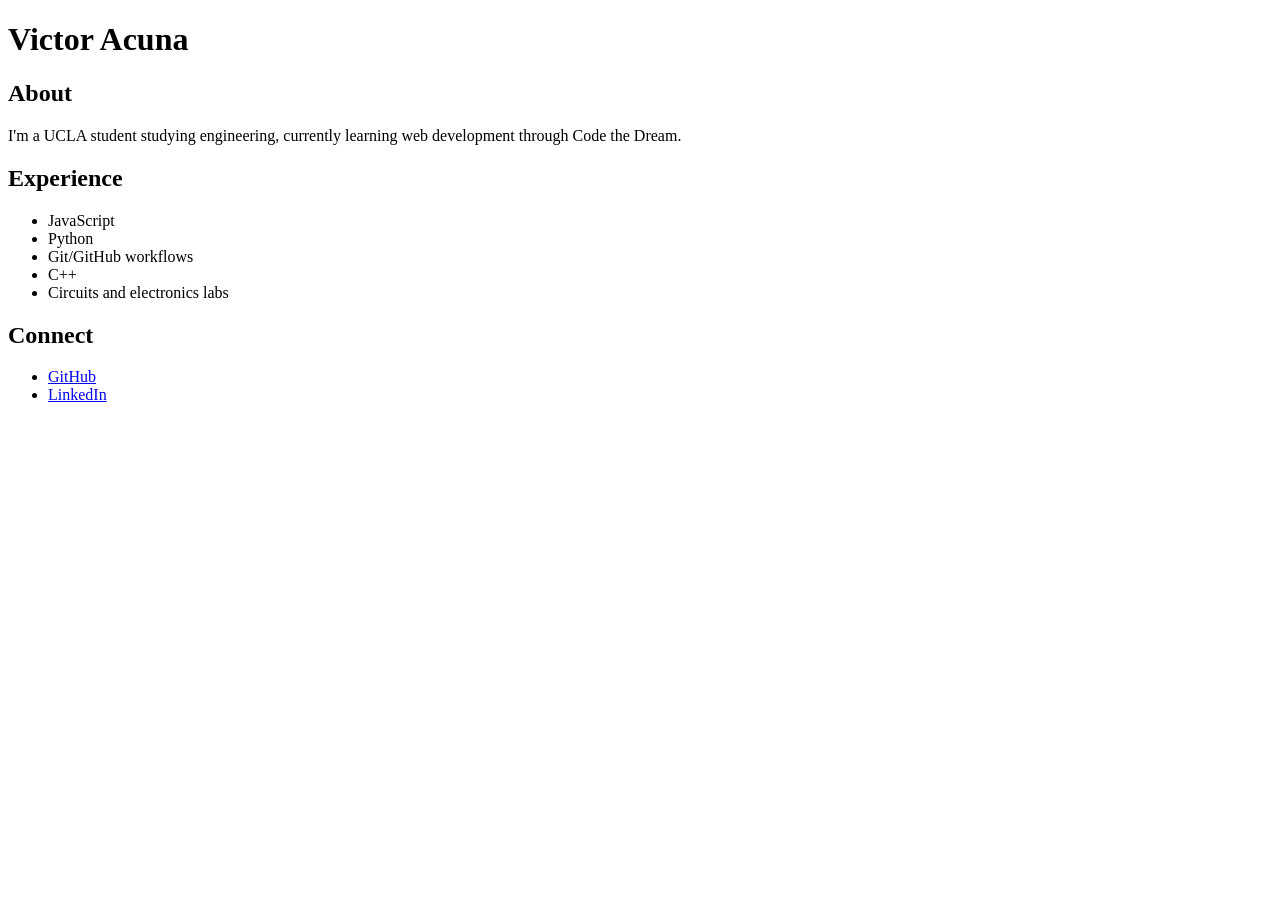
==== index.html @ 3512709c "boilerplate and content added" ====
<!DOCTYPE html>
<html lang="en">
<head>
  <meta charset="utf-8">
  <meta name="viewport" content="width=device-width, initial-scale=1.0">
  <meta name="description" content="Victor Acuna's portfolio page">
  <title>Victor Acuna's Portfolio</title>
</head>
<body>
  <h1>Victor Acuna</h1>

  <section id="About">
    <h2>About</h2>
    <p>
      I'm a UCLA student studying engineering, currently learning web development through Code the Dream.
    </p>
  </section>

  <section id="Experience">
    <h2>Experience</h2>
    <ul>
      <li>JavaScript</li>
      <li>Python</li>
      <li>Git/GitHub workflows</li>
      <li>C++</li>
      <li>Circuits and electronics labs</li>
    </ul>
  </section>

  <section id="Connect">
    <h2>Connect</h2>
    <ul>
      <li><a href="https://github.com/VictorAcuna04">GitHub</a></li>
      <li><a href="https://www.linkedin.com/in/victor-acuna/">LinkedIn</a></li>
    </ul>
  </section>
</body>
</html>
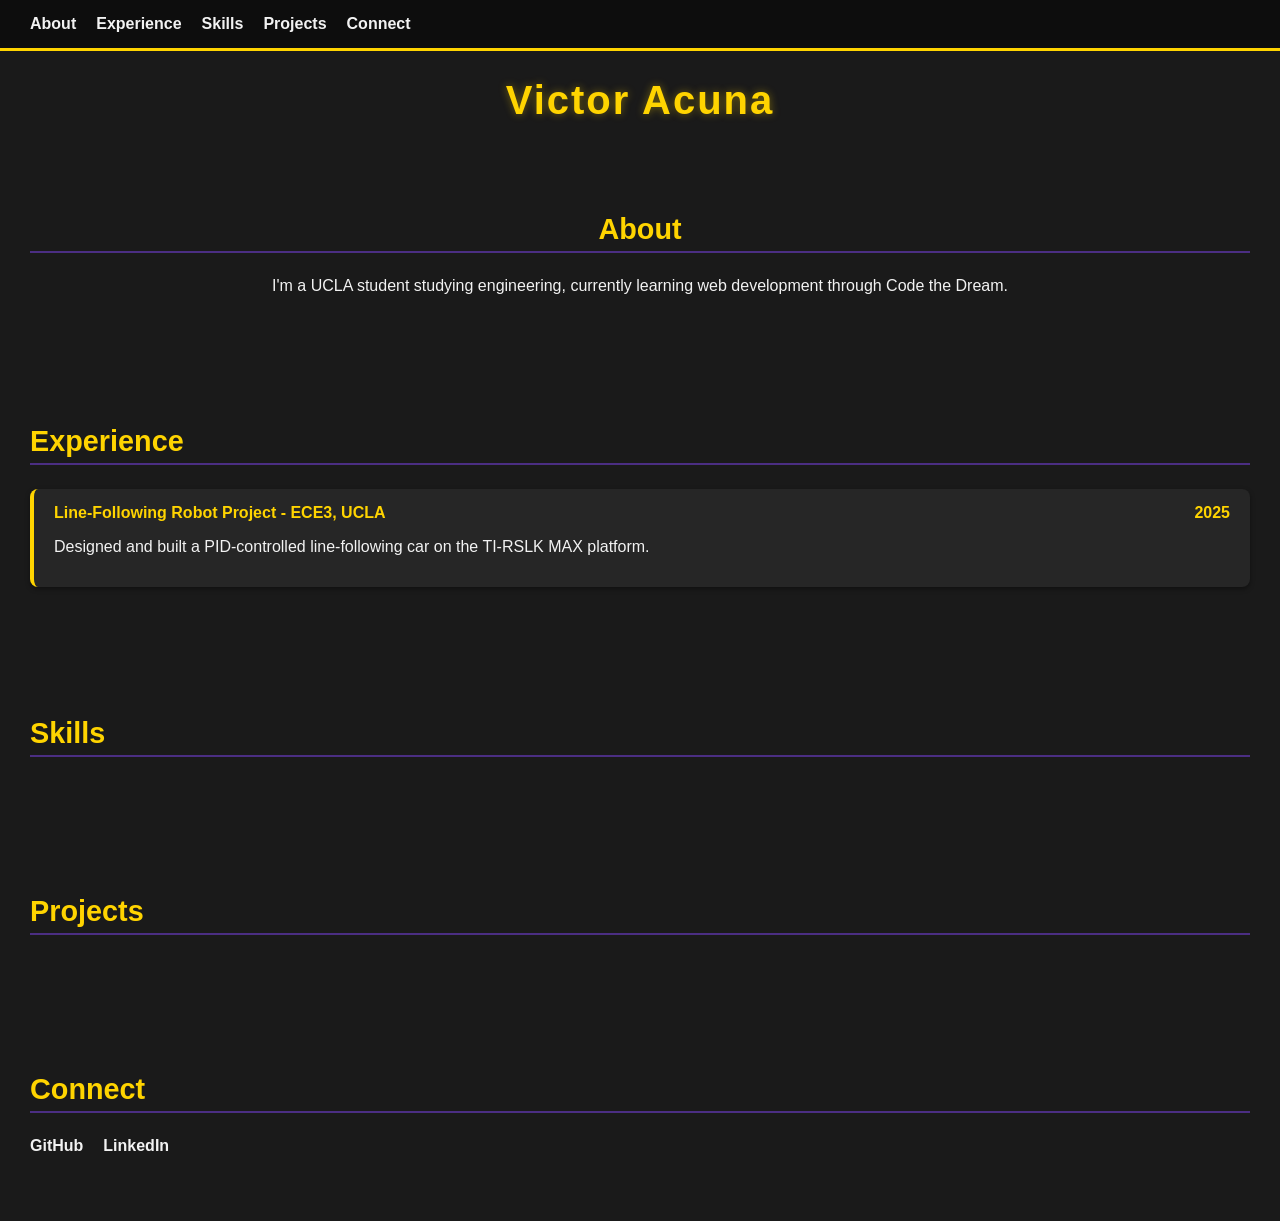
==== commit a99d4b6d: "boilerplate and content added" ====
--- a/index.html
+++ b/index.html
@@ -5,29 +5,48 @@
   <meta name="viewport" content="width=device-width, initial-scale=1.0">
   <meta name="description" content="Victor Acuna's portfolio page">
   <title>Victor Acuna's Portfolio</title>
+  <link rel="stylesheet" href="css/index.css">
 </head>
 <body>
+  <nav>
+    <a href="#about">About</a>
+    <a href="#experience">Experience</a>
+    <a href="#skills">Skills</a>
+    <a href="#projects">Projects</a>
+    <a href="#connect">Connect</a>
+  </nav>
   <h1>Victor Acuna</h1>
 
-  <section id="About">
+  <section id="about">
     <h2>About</h2>
     <p>
       I'm a UCLA student studying engineering, currently learning web development through Code the Dream.
     </p>
   </section>
 
-  <section id="Experience">
+  <section id="experience">
     <h2>Experience</h2>
     <ul>
-      <li>JavaScript</li>
-      <li>Python</li>
-      <li>Git/GitHub workflows</li>
-      <li>C++</li>
-      <li>Circuits and electronics labs</li>
+      <li>
+        <div class="job-header">
+          <span>Line-Following Robot Project - ECE3, UCLA</span>
+          <span>2025</span>
+        </div>
+        <p>Designed and built a PID-controlled line-following car on the TI-RSLK MAX platform.</p>
+      </li>
     </ul>
   </section>
 
-  <section id="Connect">
+  <section id="skills">
+    <h2>Skills</h2>
+  </section>
+
+  <section id="projects">
+    <h2>Projects</h2>
+    <ul></ul>
+  </section>
+
+  <section id="connect">
     <h2>Connect</h2>
     <ul>
       <li><a href="https://github.com/VictorAcuna04">GitHub</a></li>
--- a/css/index.css
+++ b/css/index.css
@@ -0,0 +1,90 @@
+body {
+  background-color: #1a1a1a;
+  color: #f2f2f2;
+  font-family: 'Segoe UI', Arial, sans-serif;
+  margin: 0;
+  padding: 0;
+}
+
+nav {
+  display: flex;
+  gap: 20px;
+  padding: 15px 30px;
+  background-color: #0d0d0d;
+  border-bottom: 3px solid #ffd400;
+}
+
+nav a {
+  color: #f2f2f2;
+  text-decoration: none;
+  font-weight: bold;
+}
+
+nav a:hover {
+  color: #ffd400;
+}
+
+section {
+  padding: 40px 30px;
+  margin-bottom: 10px;
+}
+
+h1 {
+  font-size: 2.5rem;
+  color: #ffd400;
+  text-align: center;
+  letter-spacing: 2px;
+  text-shadow: 0 0 8px rgba(255, 212, 0, 0.4);
+}
+
+h2 {
+  font-size: 1.8rem;
+  font-weight: 600;
+  color: #ffd400;
+  border-bottom: 2px solid #4b2e83;
+  padding-bottom: 5px;
+}
+
+#about {
+  text-align: center;
+}
+
+#experience ul {
+  list-style: none;
+  padding: 0;
+}
+
+#experience li {
+  display: flex;
+  flex-direction: column;
+  background-color: #262626;
+  border-left: 4px solid #ffd400;
+  border-radius: 8px;
+  padding: 15px 20px;
+  margin-bottom: 15px;
+  box-shadow: 0 2px 5px rgba(0, 0, 0, 0.4);
+}
+
+.job-header {
+  display: flex;
+  justify-content: space-between;
+  font-weight: bold;
+  color: #ffd400;
+}
+
+#connect ul {
+  display: flex;
+  gap: 20px;
+  list-style: none;
+  padding: 0;
+}
+
+#connect a {
+  color: #f2f2f2;
+  text-decoration: none;
+  font-weight: bold;
+}
+
+#connect a:hover {
+  color: #ffd400;
+}
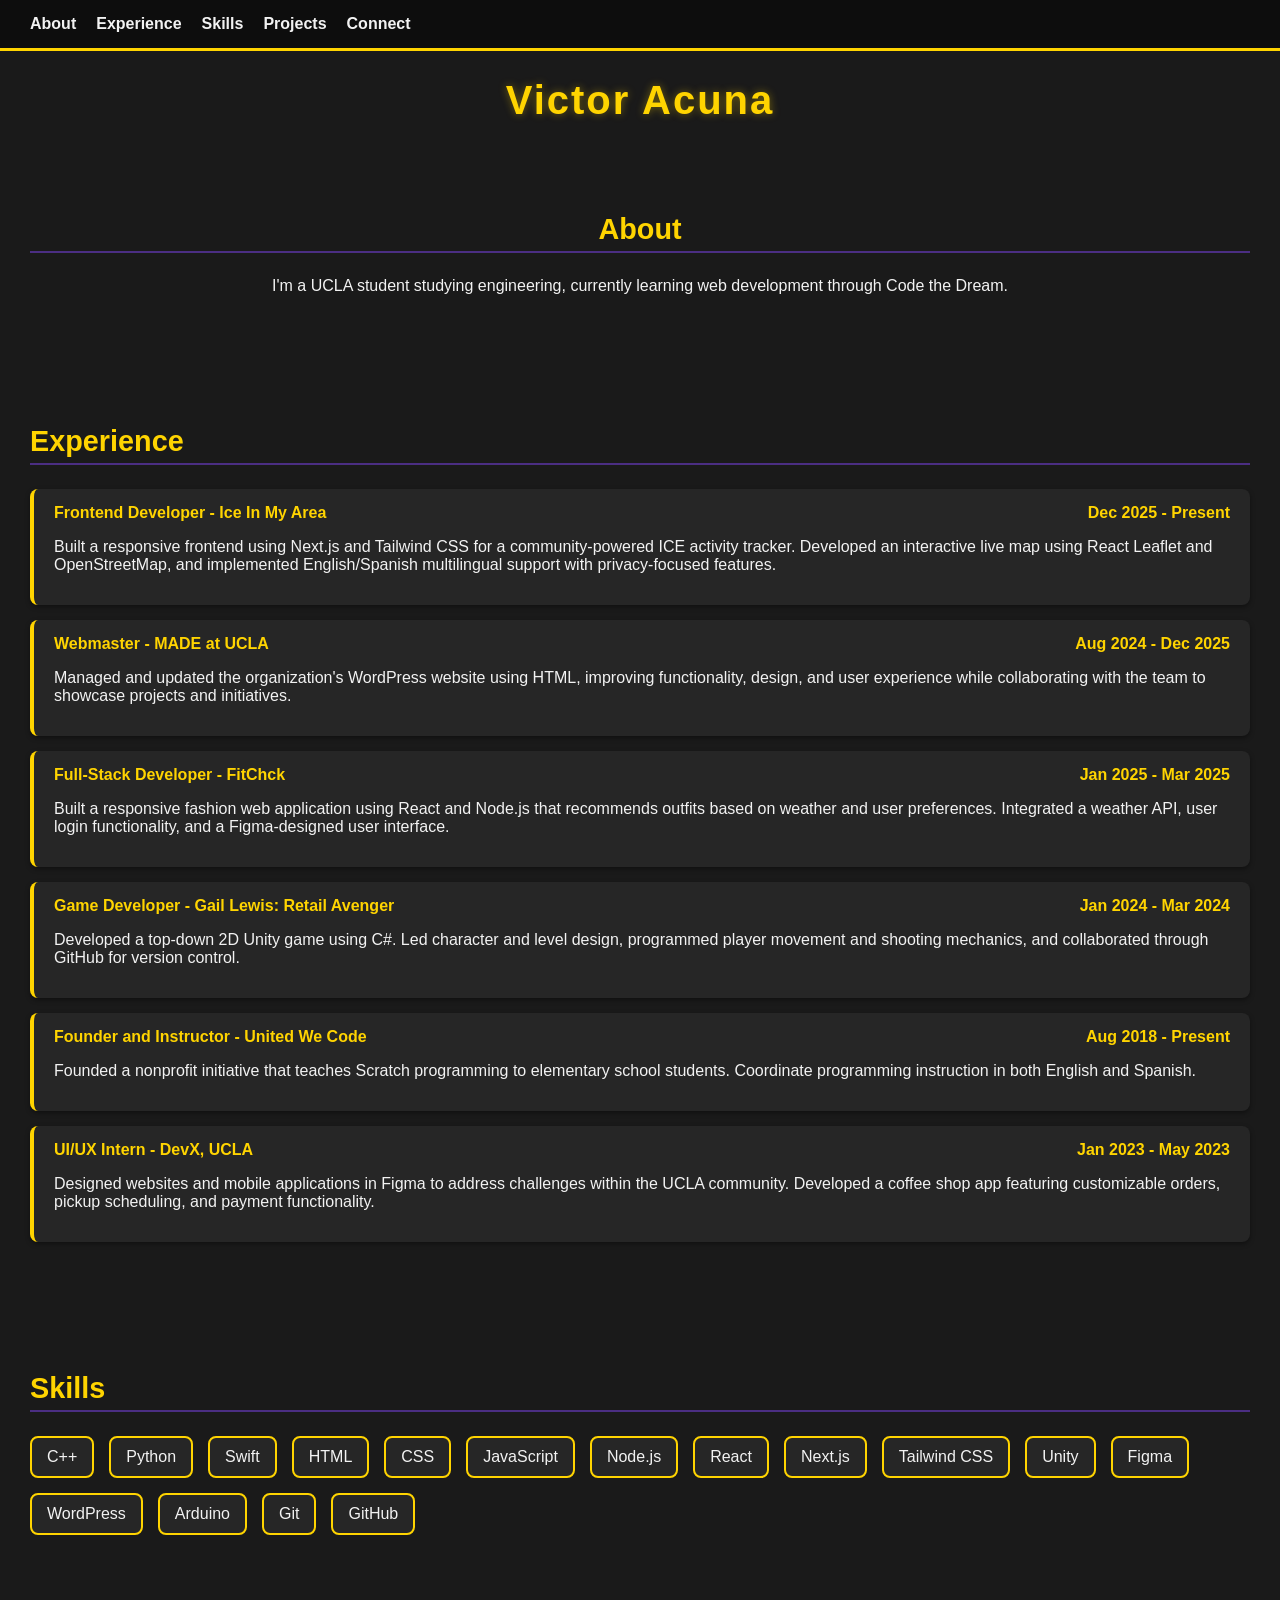
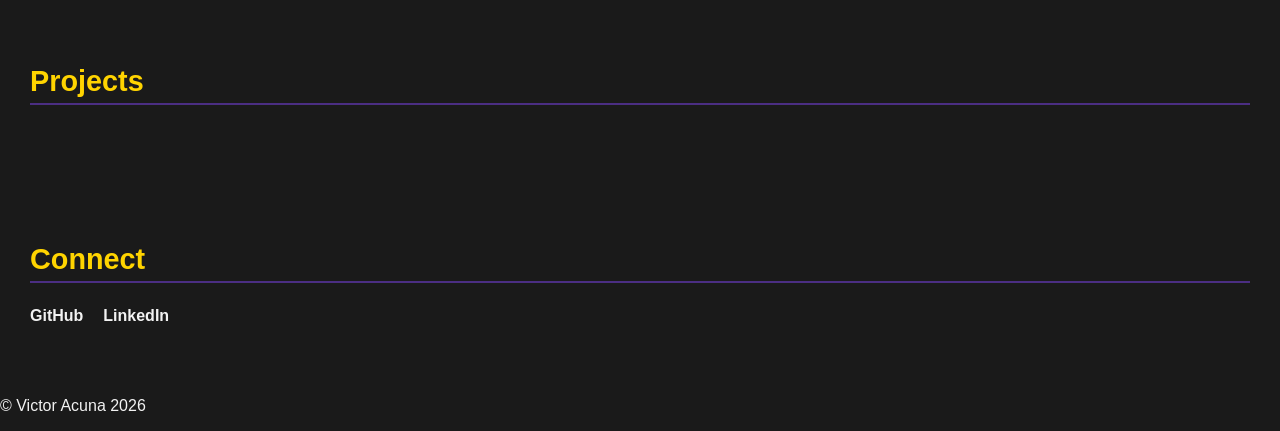
==== commit bd103b01: "js added, created footer and skills" ====
--- a/index.html
+++ b/index.html
@@ -7,7 +7,9 @@
   <title>Victor Acuna's Portfolio</title>
   <link rel="stylesheet" href="css/index.css">
 </head>
+
 <body>
+
   <nav>
     <a href="#about">About</a>
     <a href="#experience">Experience</a>
@@ -15,30 +17,101 @@
     <a href="#projects">Projects</a>
     <a href="#connect">Connect</a>
   </nav>
+
   <h1>Victor Acuna</h1>
 
   <section id="about">
     <h2>About</h2>
     <p>
-      I'm a UCLA student studying engineering, currently learning web development through Code the Dream.
+      I'm a UCLA student studying engineering, currently learning web development
+      through Code the Dream.
     </p>
   </section>
 
   <section id="experience">
     <h2>Experience</h2>
+
     <ul>
       <li>
         <div class="job-header">
-          <span>Line-Following Robot Project - ECE3, UCLA</span>
-          <span>2025</span>
+          <span>Frontend Developer - Ice In My Area</span>
+          <span>Dec 2025 - Present</span>
         </div>
-        <p>Designed and built a PID-controlled line-following car on the TI-RSLK MAX platform.</p>
+        <p>
+          Built a responsive frontend using Next.js and Tailwind CSS for a
+          community-powered ICE activity tracker. Developed an interactive
+          live map using React Leaflet and OpenStreetMap, and implemented
+          English/Spanish multilingual support with privacy-focused features.
+        </p>
+      </li>
+
+      <li>
+        <div class="job-header">
+          <span>Webmaster - MADE at UCLA</span>
+          <span>Aug 2024 - Dec 2025</span>
+        </div>
+        <p>
+          Managed and updated the organization's WordPress website using HTML,
+          improving functionality, design, and user experience while
+          collaborating with the team to showcase projects and initiatives.
+        </p>
+      </li>
+
+      <li>
+        <div class="job-header">
+          <span>Full-Stack Developer - FitChck</span>
+          <span>Jan 2025 - Mar 2025</span>
+        </div>
+        <p>
+          Built a responsive fashion web application using React and Node.js
+          that recommends outfits based on weather and user preferences.
+          Integrated a weather API, user login functionality, and a
+          Figma-designed user interface.
+        </p>
+      </li>
+
+      <li>
+        <div class="job-header">
+          <span>Game Developer - Gail Lewis: Retail Avenger</span>
+          <span>Jan 2024 - Mar 2024</span>
+        </div>
+        <p>
+          Developed a top-down 2D Unity game using C#. Led character and level
+          design, programmed player movement and shooting mechanics, and
+          collaborated through GitHub for version control.
+        </p>
+      </li>
+
+      <li>
+        <div class="job-header">
+          <span>Founder and Instructor - United We Code</span>
+          <span>Aug 2018 - Present</span>
+        </div>
+        <p>
+          Founded a nonprofit initiative that teaches Scratch programming to
+          elementary school students. Coordinate programming instruction in
+          both English and Spanish.
+        </p>
+      </li>
+
+      <li>
+        <div class="job-header">
+          <span>UI/UX Intern - DevX, UCLA</span>
+          <span>Jan 2023 - May 2023</span>
+        </div>
+        <p>
+          Designed websites and mobile applications in Figma to address
+          challenges within the UCLA community. Developed a coffee shop app
+          featuring customizable orders, pickup scheduling, and payment
+          functionality.
+        </p>
       </li>
     </ul>
   </section>
 
   <section id="skills">
     <h2>Skills</h2>
+    <ul></ul>
   </section>
 
   <section id="projects">
@@ -49,9 +122,16 @@
   <section id="connect">
     <h2>Connect</h2>
     <ul>
-      <li><a href="https://github.com/VictorAcuna04">GitHub</a></li>
-      <li><a href="https://www.linkedin.com/in/victor-acuna/">LinkedIn</a></li>
+      <li>
+        <a href="https://github.com/VictorAcuna04">GitHub</a>
+      </li>
+      <li>
+        <a href="https://www.linkedin.com/in/victor-acuna/">LinkedIn</a>
+      </li>
     </ul>
   </section>
+
+  <script src="js/index.js"></script>
+
 </body>
 </html>
--- a/css/index.css
+++ b/css/index.css
@@ -72,6 +72,21 @@
   color: #ffd400;
 }
 
+#skills ul {
+  display: flex;
+  flex-wrap: wrap;
+  gap: 15px;
+  list-style: none;
+  padding: 0;
+}
+
+#skills li {
+  background-color: #262626;
+  border: 2px solid #ffd400;
+  border-radius: 8px;
+  padding: 10px 15px;
+}
+
 #connect ul {
   display: flex;
   gap: 20px;
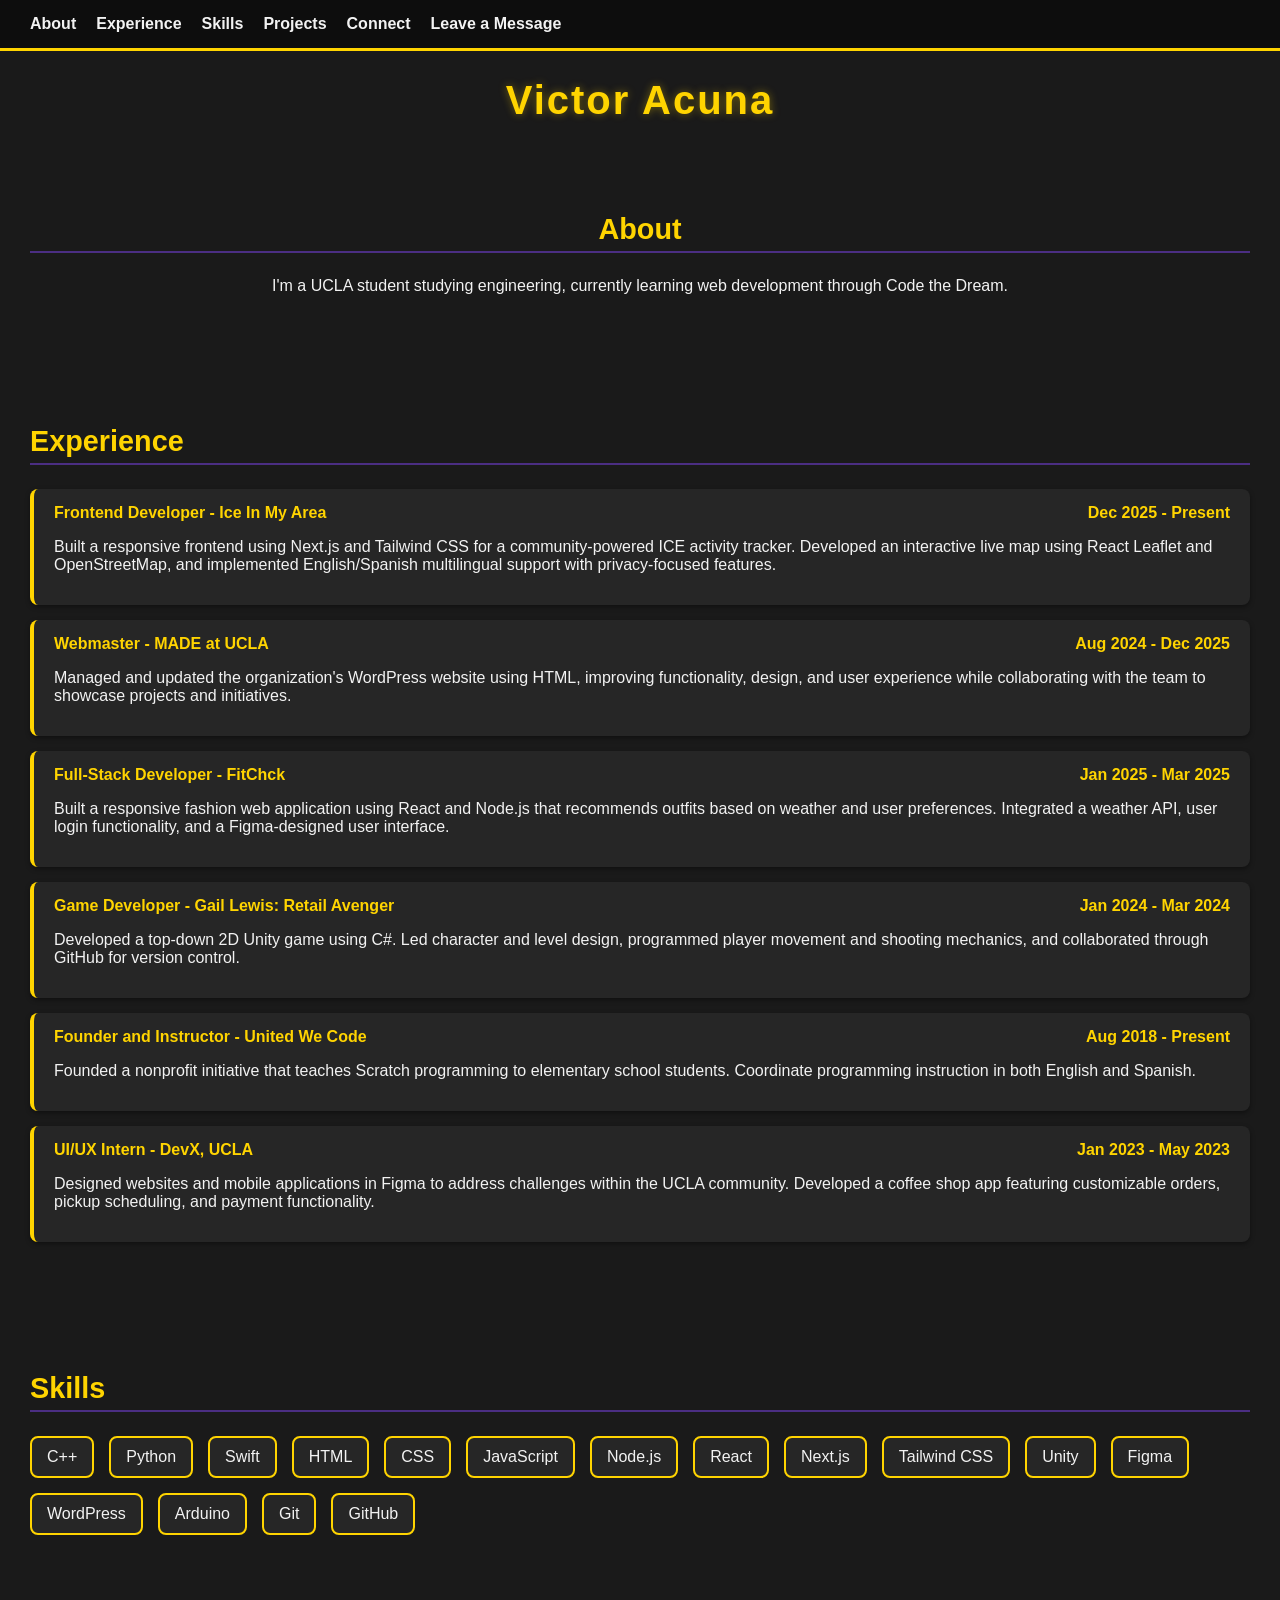
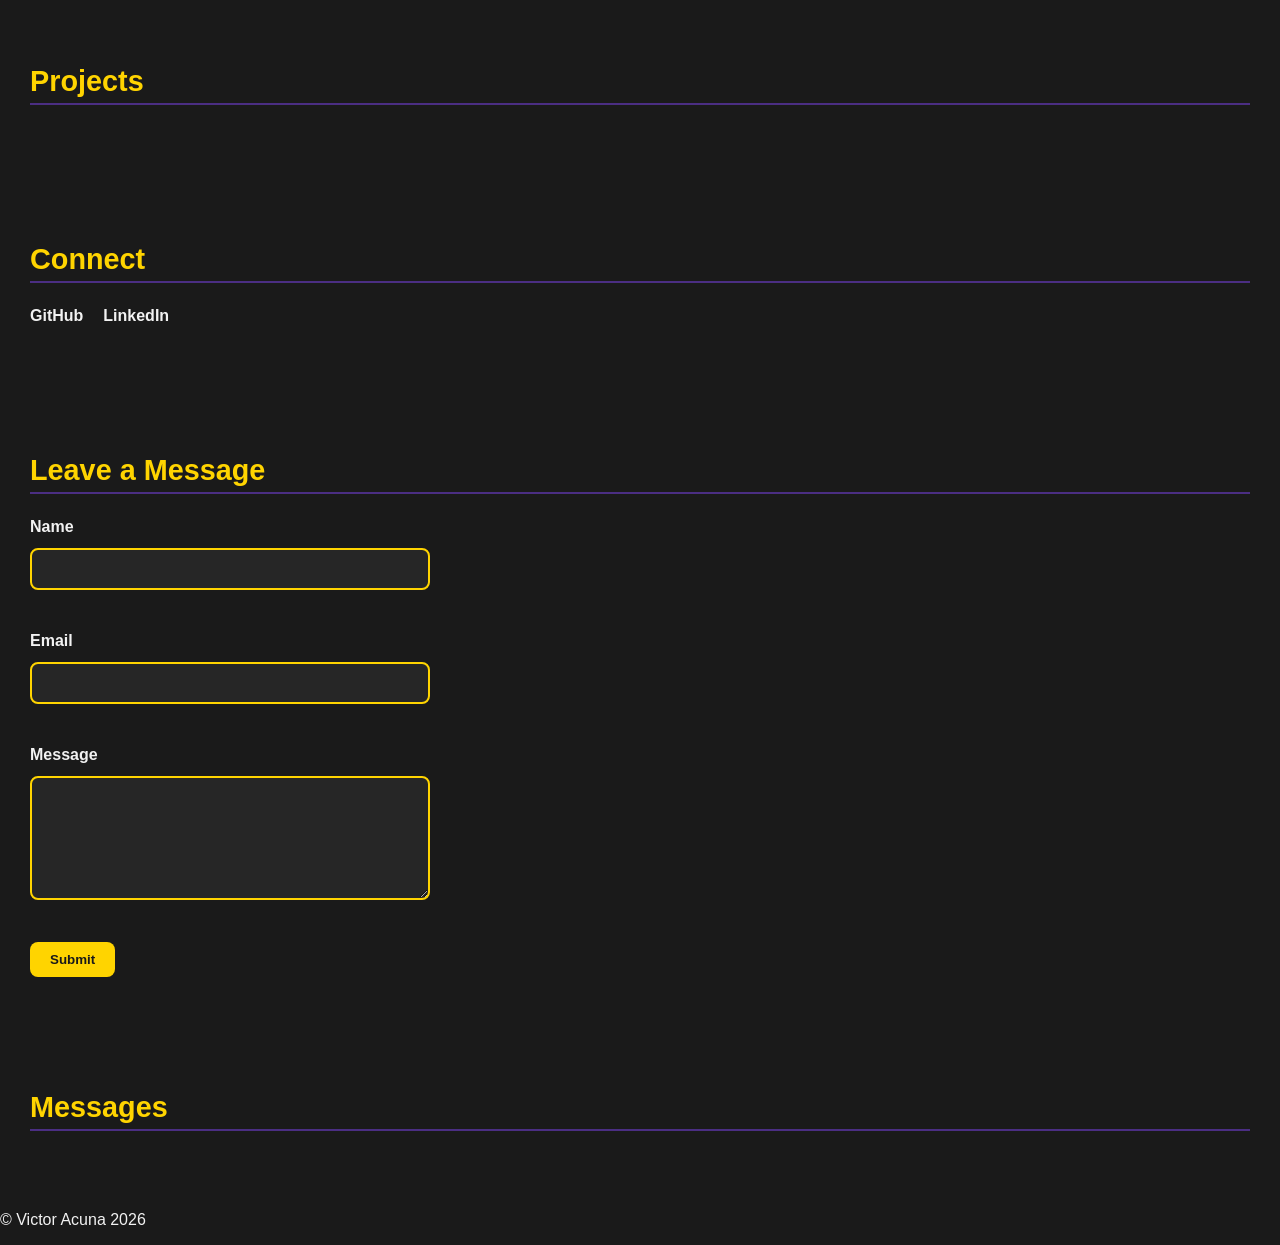
==== commit 191e4a95: "form and functionality added" ====
--- a/index.html
+++ b/index.html
@@ -16,6 +16,7 @@
     <a href="#skills">Skills</a>
     <a href="#projects">Projects</a>
     <a href="#connect">Connect</a>
+    <a href="#leave-a-message">Leave a Message</a>
   </nav>
 
   <h1>Victor Acuna</h1>
@@ -131,6 +132,27 @@
     </ul>
   </section>
 
+  <section id="leave-a-message">
+    <h2>Leave a Message</h2>
+    <form name="leave_message">
+      <label for="usersName">Name</label>
+      <input type="text" name="usersName" id="usersName" required><br>
+
+      <label for="usersEmail">Email</label>
+      <input type="email" name="usersEmail" id="usersEmail" required><br>
+
+      <label for="usersMessage">Message</label>
+      <textarea name="usersMessage" id="usersMessage" required></textarea><br>
+
+      <button type="submit">Submit</button>
+    </form>
+  </section>
+
+  <section id="messages">
+    <h2>Messages</h2>
+    <ul></ul>
+  </section>
+
   <script src="js/index.js"></script>
 
 </body>
--- a/css/index.css
+++ b/css/index.css
@@ -102,4 +102,94 @@
 
 #connect a:hover {
   color: #ffd400;
+}
+
+#leave-a-message form {
+  display: flex;
+  flex-direction: column;
+  gap: 12px;
+  max-width: 400px;
+}
+
+#leave-a-message label {
+  font-weight: bold;
+  color: #f2f2f2;
+}
+
+#leave-a-message input,
+#leave-a-message textarea {
+  background-color: #262626;
+  color: #f2f2f2;
+  border: 2px solid #ffd400;
+  border-radius: 8px;
+  padding: 10px 12px;
+  font-family: inherit;
+  font-size: 1rem;
+}
+
+#leave-a-message textarea {
+  min-height: 100px;
+  resize: vertical;
+}
+
+#leave-a-message button {
+  align-self: flex-start;
+  background-color: #ffd400;
+  color: #1a1a1a;
+  border: none;
+  border-radius: 8px;
+  padding: 10px 20px;
+  font-weight: bold;
+  cursor: pointer;
+}
+
+#leave-a-message button:hover {
+  background-color: #4b2e83;
+  color: #f2f2f2;
+}
+
+#messages ul {
+  list-style: none;
+  padding: 0;
+}
+
+#messages li {
+  display: flex;
+  align-items: center;
+  gap: 12px;
+  background-color: #262626;
+  border-left: 4px solid #ffd400;
+  border-radius: 8px;
+  padding: 12px 15px;
+  margin-bottom: 10px;
+}
+
+#messages li a {
+  color: #ffd400;
+  font-weight: bold;
+  text-decoration: none;
+}
+
+#messages li button {
+  margin-left: auto;
+  background-color: #4b2e83;
+  color: #f2f2f2;
+  border: none;
+  border-radius: 6px;
+  padding: 6px 12px;
+  cursor: pointer;
+}
+
+#messages li button:hover {
+  background-color: #ffd400;
+  color: #1a1a1a;
+}
+
+@media (max-width: 600px) {
+  #leave-a-message input,
+  #leave-a-message textarea,
+  #leave-a-message button {
+    font-size: 1.1rem;
+    padding: 12px;
+  }
 }
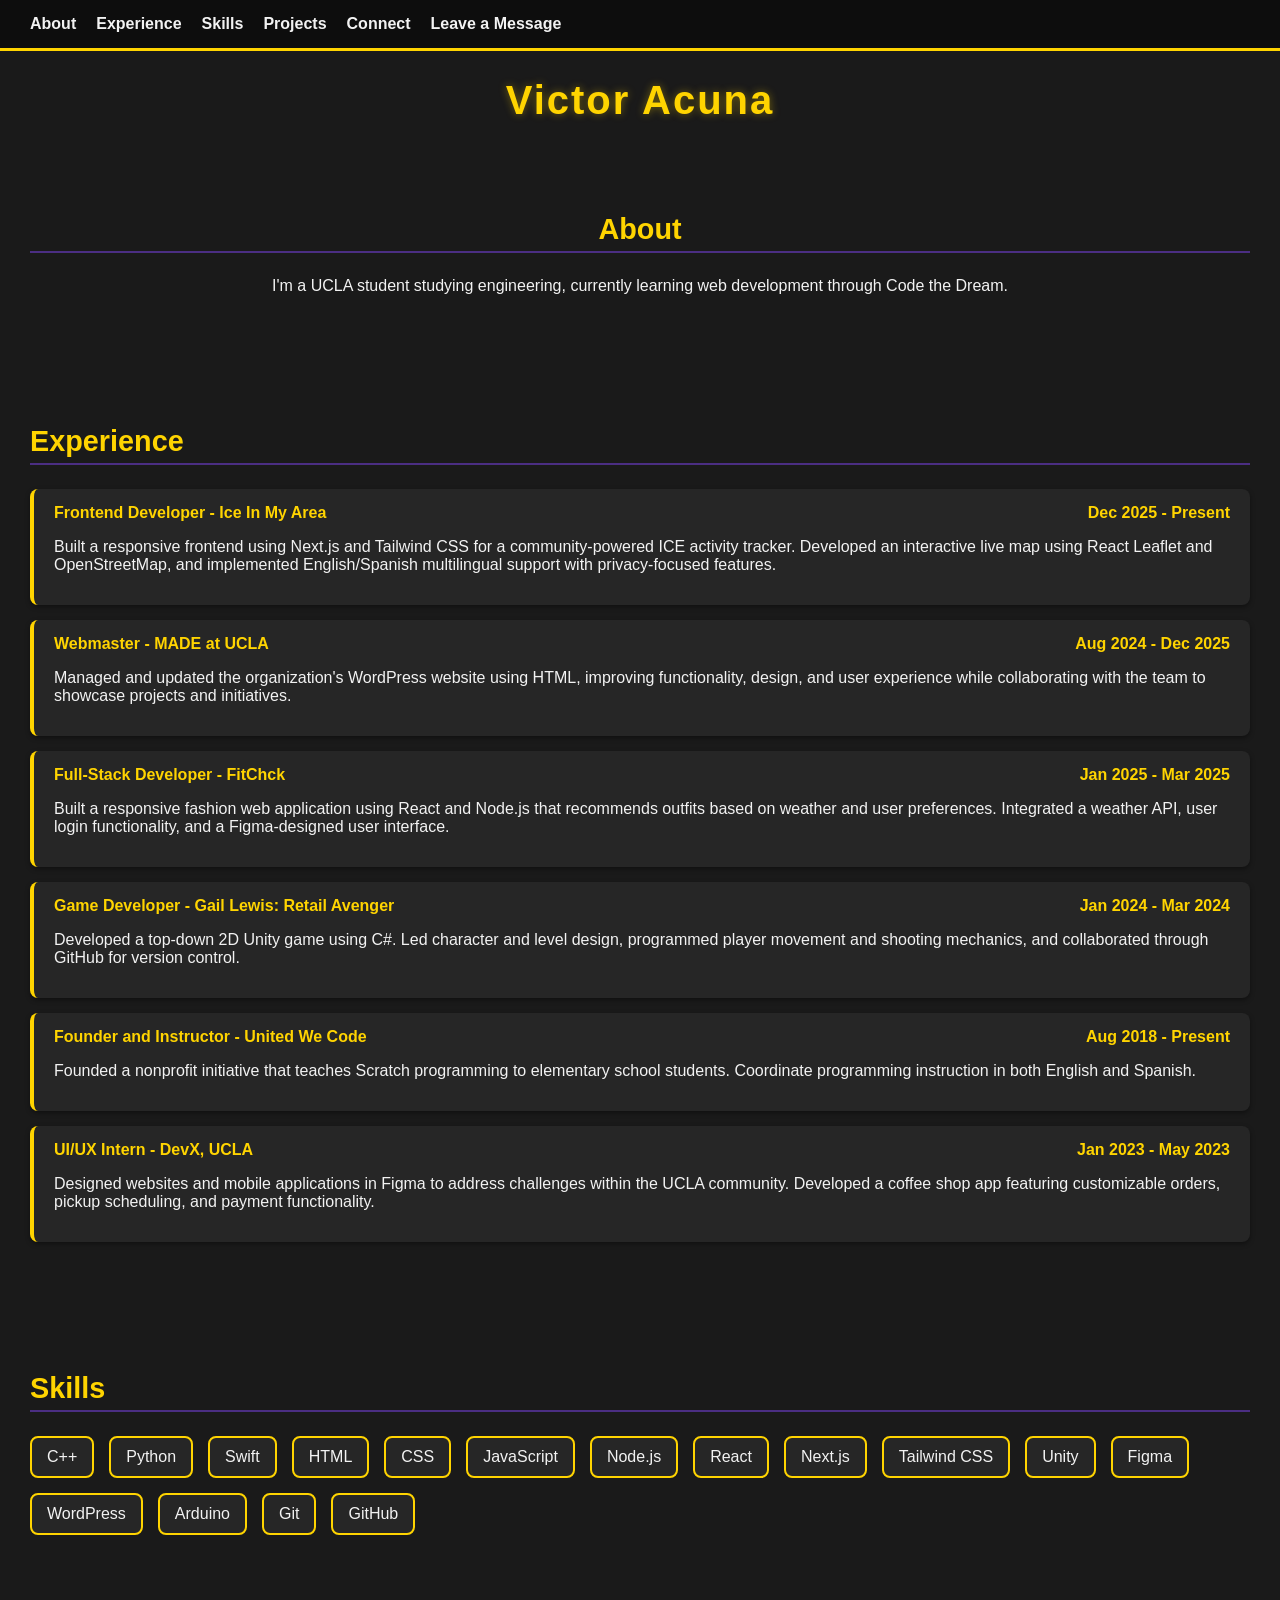
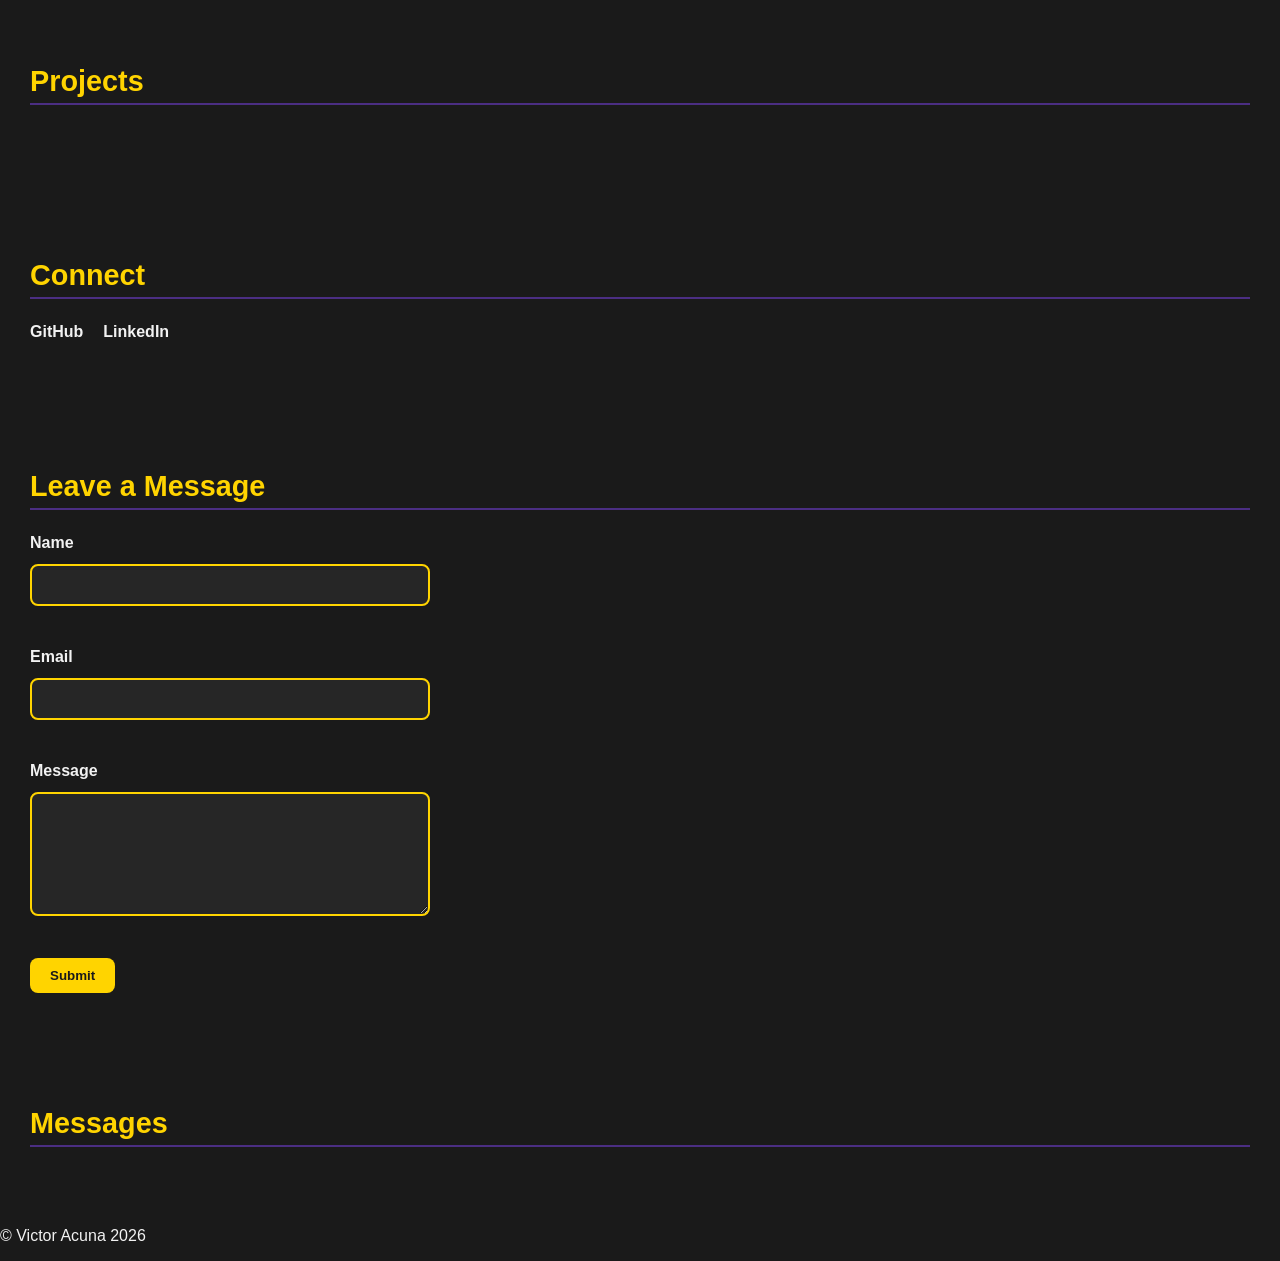
==== commit 5deb9b7a: "API fetch completed" ====
--- a/index.html
+++ b/index.html
@@ -1,159 +1,158 @@
-<!DOCTYPE html>
+<!doctype html>
 <html lang="en">
-<head>
-  <meta charset="utf-8">
-  <meta name="viewport" content="width=device-width, initial-scale=1.0">
-  <meta name="description" content="Victor Acuna's portfolio page">
-  <title>Victor Acuna's Portfolio</title>
-  <link rel="stylesheet" href="css/index.css">
-</head>
+  <head>
+    <meta charset="utf-8" />
+    <meta name="viewport" content="width=device-width, initial-scale=1.0" />
+    <meta name="description" content="Victor Acuna's portfolio page" />
+    <title>Victor Acuna's Portfolio</title>
+    <link rel="stylesheet" href="css/index.css" />
+  </head>
 
-<body>
+  <body>
+    <nav>
+      <a href="#about">About</a>
+      <a href="#experience">Experience</a>
+      <a href="#skills">Skills</a>
+      <a href="#projects">Projects</a>
+      <a href="#connect">Connect</a>
+      <a href="#leave-a-message">Leave a Message</a>
+    </nav>
 
-  <nav>
-    <a href="#about">About</a>
-    <a href="#experience">Experience</a>
-    <a href="#skills">Skills</a>
-    <a href="#projects">Projects</a>
-    <a href="#connect">Connect</a>
-    <a href="#leave-a-message">Leave a Message</a>
-  </nav>
+    <h1>Victor Acuna</h1>
 
-  <h1>Victor Acuna</h1>
+    <section id="about">
+      <h2>About</h2>
+      <p>
+        I'm a UCLA student studying engineering, currently learning web
+        development through Code the Dream.
+      </p>
+    </section>
 
-  <section id="about">
-    <h2>About</h2>
-    <p>
-      I'm a UCLA student studying engineering, currently learning web development
-      through Code the Dream.
-    </p>
-  </section>
+    <section id="experience">
+      <h2>Experience</h2>
 
-  <section id="experience">
-    <h2>Experience</h2>
+      <ul>
+        <li>
+          <div class="job-header">
+            <span>Frontend Developer - Ice In My Area</span>
+            <span>Dec 2025 - Present</span>
+          </div>
+          <p>
+            Built a responsive frontend using Next.js and Tailwind CSS for a
+            community-powered ICE activity tracker. Developed an interactive
+            live map using React Leaflet and OpenStreetMap, and implemented
+            English/Spanish multilingual support with privacy-focused features.
+          </p>
+        </li>
 
-    <ul>
-      <li>
-        <div class="job-header">
-          <span>Frontend Developer - Ice In My Area</span>
-          <span>Dec 2025 - Present</span>
-        </div>
-        <p>
-          Built a responsive frontend using Next.js and Tailwind CSS for a
-          community-powered ICE activity tracker. Developed an interactive
-          live map using React Leaflet and OpenStreetMap, and implemented
-          English/Spanish multilingual support with privacy-focused features.
-        </p>
-      </li>
+        <li>
+          <div class="job-header">
+            <span>Webmaster - MADE at UCLA</span>
+            <span>Aug 2024 - Dec 2025</span>
+          </div>
+          <p>
+            Managed and updated the organization's WordPress website using HTML,
+            improving functionality, design, and user experience while
+            collaborating with the team to showcase projects and initiatives.
+          </p>
+        </li>
 
-      <li>
-        <div class="job-header">
-          <span>Webmaster - MADE at UCLA</span>
-          <span>Aug 2024 - Dec 2025</span>
-        </div>
-        <p>
-          Managed and updated the organization's WordPress website using HTML,
-          improving functionality, design, and user experience while
-          collaborating with the team to showcase projects and initiatives.
-        </p>
-      </li>
+        <li>
+          <div class="job-header">
+            <span>Full-Stack Developer - FitChck</span>
+            <span>Jan 2025 - Mar 2025</span>
+          </div>
+          <p>
+            Built a responsive fashion web application using React and Node.js
+            that recommends outfits based on weather and user preferences.
+            Integrated a weather API, user login functionality, and a
+            Figma-designed user interface.
+          </p>
+        </li>
 
-      <li>
-        <div class="job-header">
-          <span>Full-Stack Developer - FitChck</span>
-          <span>Jan 2025 - Mar 2025</span>
-        </div>
-        <p>
-          Built a responsive fashion web application using React and Node.js
-          that recommends outfits based on weather and user preferences.
-          Integrated a weather API, user login functionality, and a
-          Figma-designed user interface.
-        </p>
-      </li>
+        <li>
+          <div class="job-header">
+            <span>Game Developer - Gail Lewis: Retail Avenger</span>
+            <span>Jan 2024 - Mar 2024</span>
+          </div>
+          <p>
+            Developed a top-down 2D Unity game using C#. Led character and level
+            design, programmed player movement and shooting mechanics, and
+            collaborated through GitHub for version control.
+          </p>
+        </li>
 
-      <li>
-        <div class="job-header">
-          <span>Game Developer - Gail Lewis: Retail Avenger</span>
-          <span>Jan 2024 - Mar 2024</span>
-        </div>
-        <p>
-          Developed a top-down 2D Unity game using C#. Led character and level
-          design, programmed player movement and shooting mechanics, and
-          collaborated through GitHub for version control.
-        </p>
-      </li>
+        <li>
+          <div class="job-header">
+            <span>Founder and Instructor - United We Code</span>
+            <span>Aug 2018 - Present</span>
+          </div>
+          <p>
+            Founded a nonprofit initiative that teaches Scratch programming to
+            elementary school students. Coordinate programming instruction in
+            both English and Spanish.
+          </p>
+        </li>
 
-      <li>
-        <div class="job-header">
-          <span>Founder and Instructor - United We Code</span>
-          <span>Aug 2018 - Present</span>
-        </div>
-        <p>
-          Founded a nonprofit initiative that teaches Scratch programming to
-          elementary school students. Coordinate programming instruction in
-          both English and Spanish.
-        </p>
-      </li>
+        <li>
+          <div class="job-header">
+            <span>UI/UX Intern - DevX, UCLA</span>
+            <span>Jan 2023 - May 2023</span>
+          </div>
+          <p>
+            Designed websites and mobile applications in Figma to address
+            challenges within the UCLA community. Developed a coffee shop app
+            featuring customizable orders, pickup scheduling, and payment
+            functionality.
+          </p>
+        </li>
+      </ul>
+    </section>
 
-      <li>
-        <div class="job-header">
-          <span>UI/UX Intern - DevX, UCLA</span>
-          <span>Jan 2023 - May 2023</span>
-        </div>
-        <p>
-          Designed websites and mobile applications in Figma to address
-          challenges within the UCLA community. Developed a coffee shop app
-          featuring customizable orders, pickup scheduling, and payment
-          functionality.
-        </p>
-      </li>
-    </ul>
-  </section>
+    <section id="skills">
+      <h2>Skills</h2>
+      <ul></ul>
+    </section>
 
-  <section id="skills">
-    <h2>Skills</h2>
-    <ul></ul>
-  </section>
+    <section id="projects">
+      <h2>Projects</h2>
+      <ul></ul>
+    </section>
 
-  <section id="projects">
-    <h2>Projects</h2>
-    <ul></ul>
-  </section>
+    <section id="connect">
+      <h2>Connect</h2>
+      <ul>
+        <li>
+          <a href="https://github.com/VictorAcuna04">GitHub</a>
+        </li>
+        <li>
+          <a href="https://www.linkedin.com/in/victor-acuna/">LinkedIn</a>
+        </li>
+      </ul>
+    </section>
 
-  <section id="connect">
-    <h2>Connect</h2>
-    <ul>
-      <li>
-        <a href="https://github.com/VictorAcuna04">GitHub</a>
-      </li>
-      <li>
-        <a href="https://www.linkedin.com/in/victor-acuna/">LinkedIn</a>
-      </li>
-    </ul>
-  </section>
+    <section id="leave-a-message">
+      <h2>Leave a Message</h2>
+      <form name="leave_message">
+        <label for="usersName">Name</label>
+        <input type="text" name="usersName" id="usersName" required /><br />
 
-  <section id="leave-a-message">
-    <h2>Leave a Message</h2>
-    <form name="leave_message">
-      <label for="usersName">Name</label>
-      <input type="text" name="usersName" id="usersName" required><br>
+        <label for="usersEmail">Email</label>
+        <input type="email" name="usersEmail" id="usersEmail" required /><br />
 
-      <label for="usersEmail">Email</label>
-      <input type="email" name="usersEmail" id="usersEmail" required><br>
+        <label for="usersMessage">Message</label>
+        <textarea name="usersMessage" id="usersMessage" required></textarea
+        ><br />
 
-      <label for="usersMessage">Message</label>
-      <textarea name="usersMessage" id="usersMessage" required></textarea><br>
+        <button type="submit">Submit</button>
+      </form>
+    </section>
 
-      <button type="submit">Submit</button>
-    </form>
-  </section>
+    <section id="messages">
+      <h2>Messages</h2>
+      <ul></ul>
+    </section>
 
-  <section id="messages">
-    <h2>Messages</h2>
-    <ul></ul>
-  </section>
-
-  <script src="js/index.js"></script>
-
-</body>
-</html>+    <script src="js/index.js"></script>
+  </body>
+</html>
--- a/css/index.css
+++ b/css/index.css
@@ -1,7 +1,7 @@
 body {
   background-color: #1a1a1a;
   color: #f2f2f2;
-  font-family: 'Segoe UI', Arial, sans-serif;
+  font-family: "Segoe UI", Arial, sans-serif;
   margin: 0;
   padding: 0;
 }
@@ -83,6 +83,21 @@
 #skills li {
   background-color: #262626;
   border: 2px solid #ffd400;
+  border-radius: 8px;
+  padding: 10px 15px;
+}
+
+#projects ul {
+  display: flex;
+  flex-wrap: wrap;
+  gap: 15px;
+  list-style: none;
+  padding: 0;
+}
+
+#projects li {
+  background-color: #262626;
+  border: 2px solid #4b2e83;
   border-radius: 8px;
   padding: 10px 15px;
 }
@@ -192,4 +207,4 @@
     font-size: 1.1rem;
     padding: 12px;
   }
-}+}
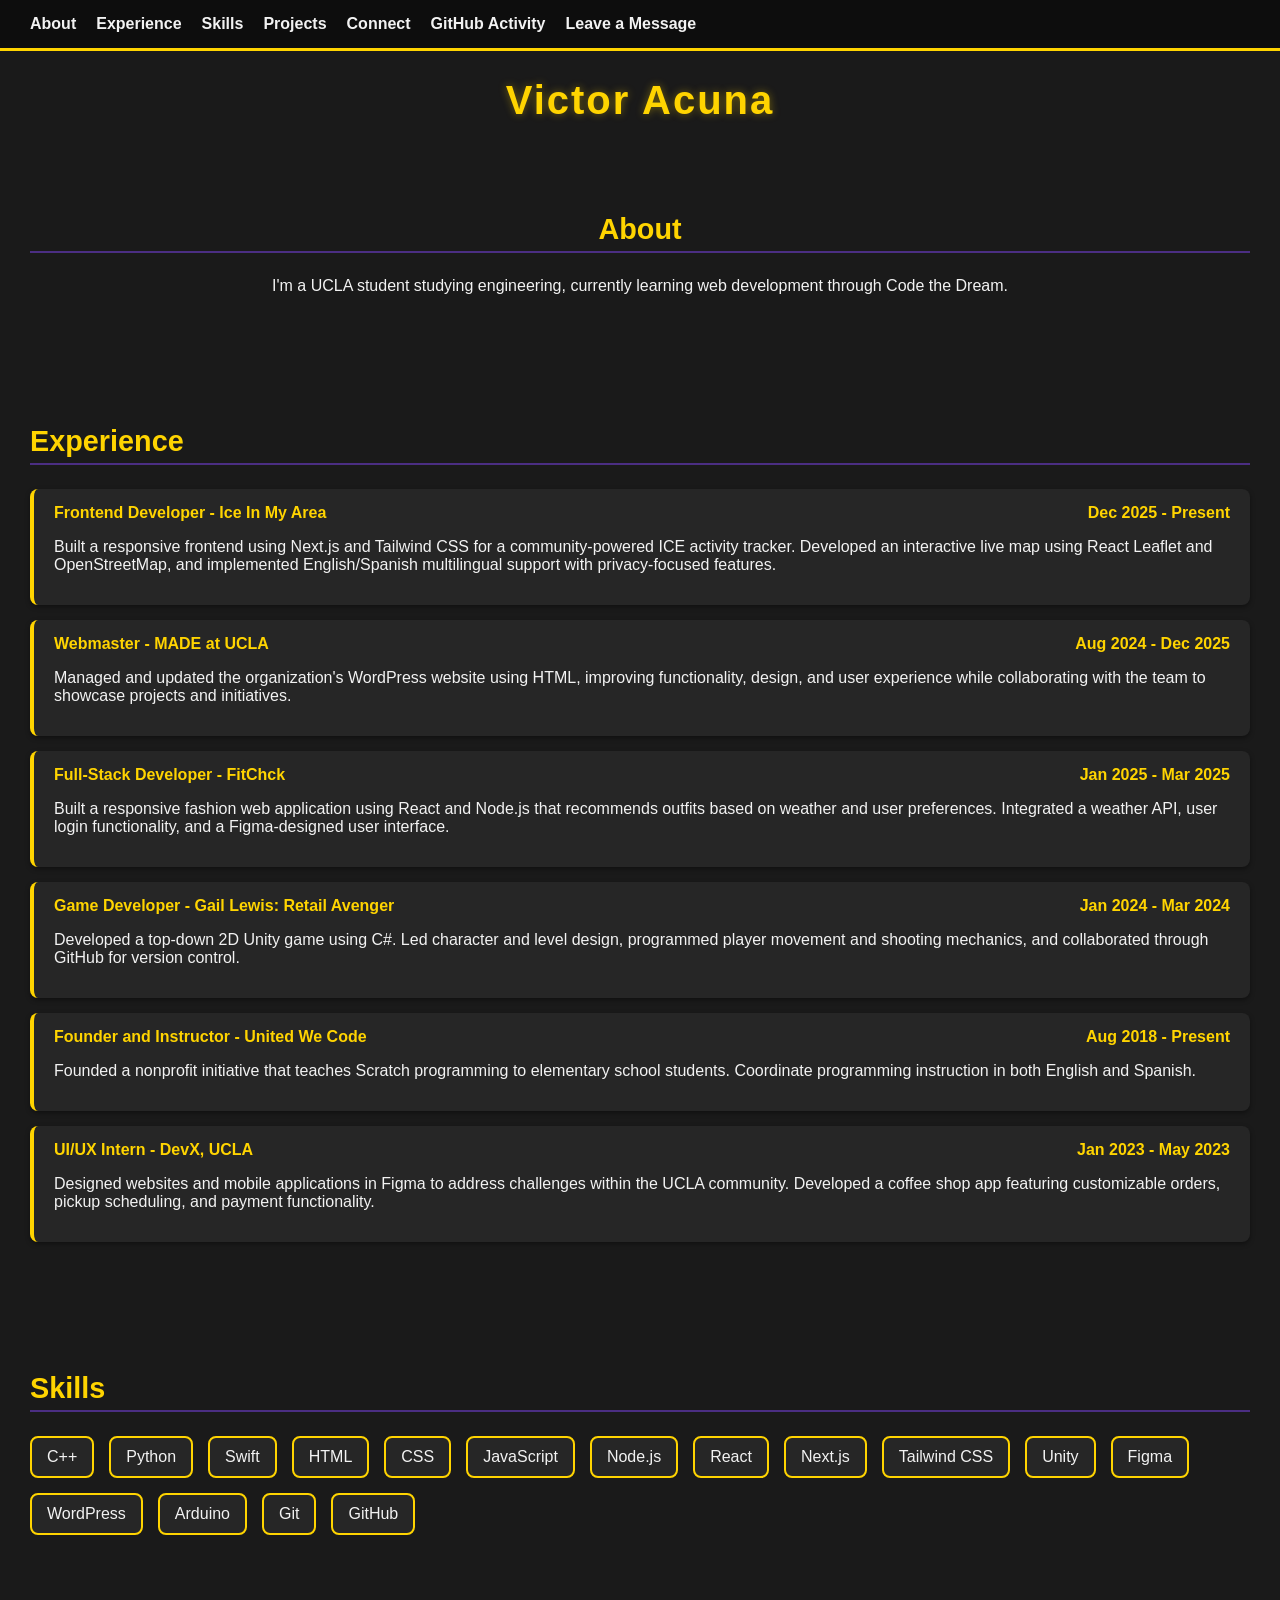
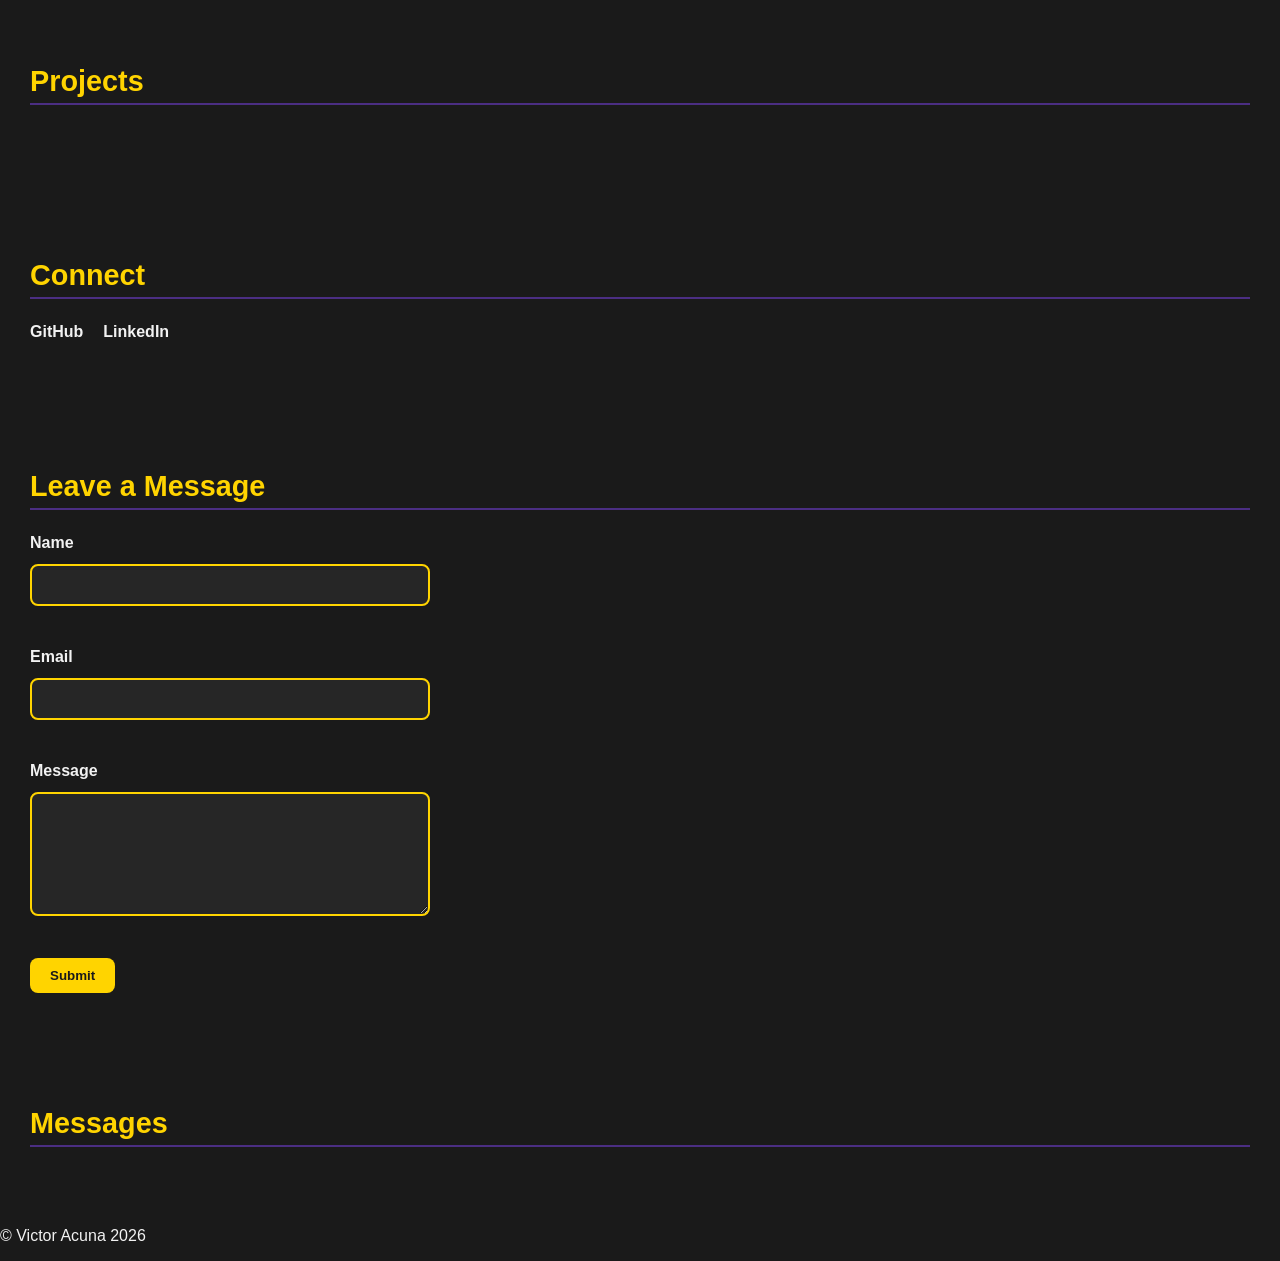
==== commit 4a85a1b7: "added open api page" ====
--- a/index.html
+++ b/index.html
@@ -15,6 +15,7 @@
       <a href="#skills">Skills</a>
       <a href="#projects">Projects</a>
       <a href="#connect">Connect</a>
+      <a href="open-api.html">GitHub Activity</a>
       <a href="#leave-a-message">Leave a Message</a>
     </nav>
 
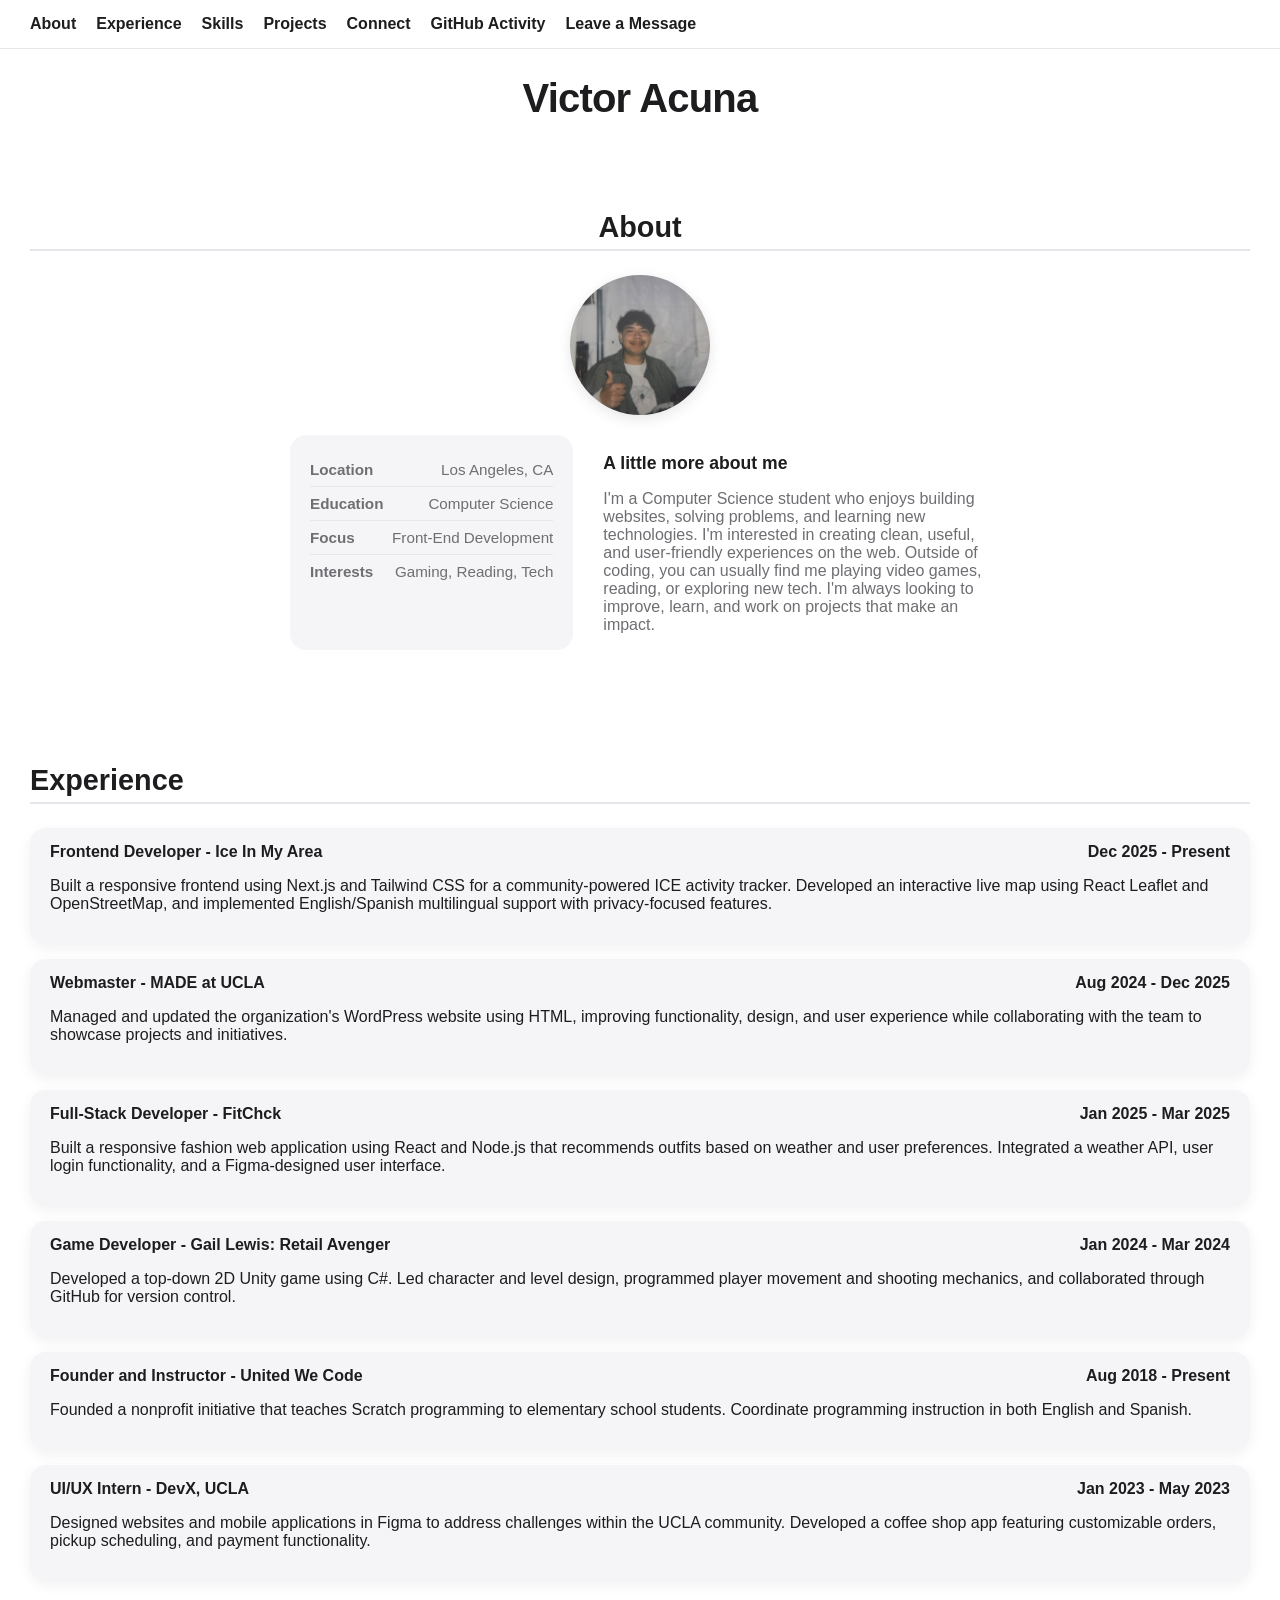
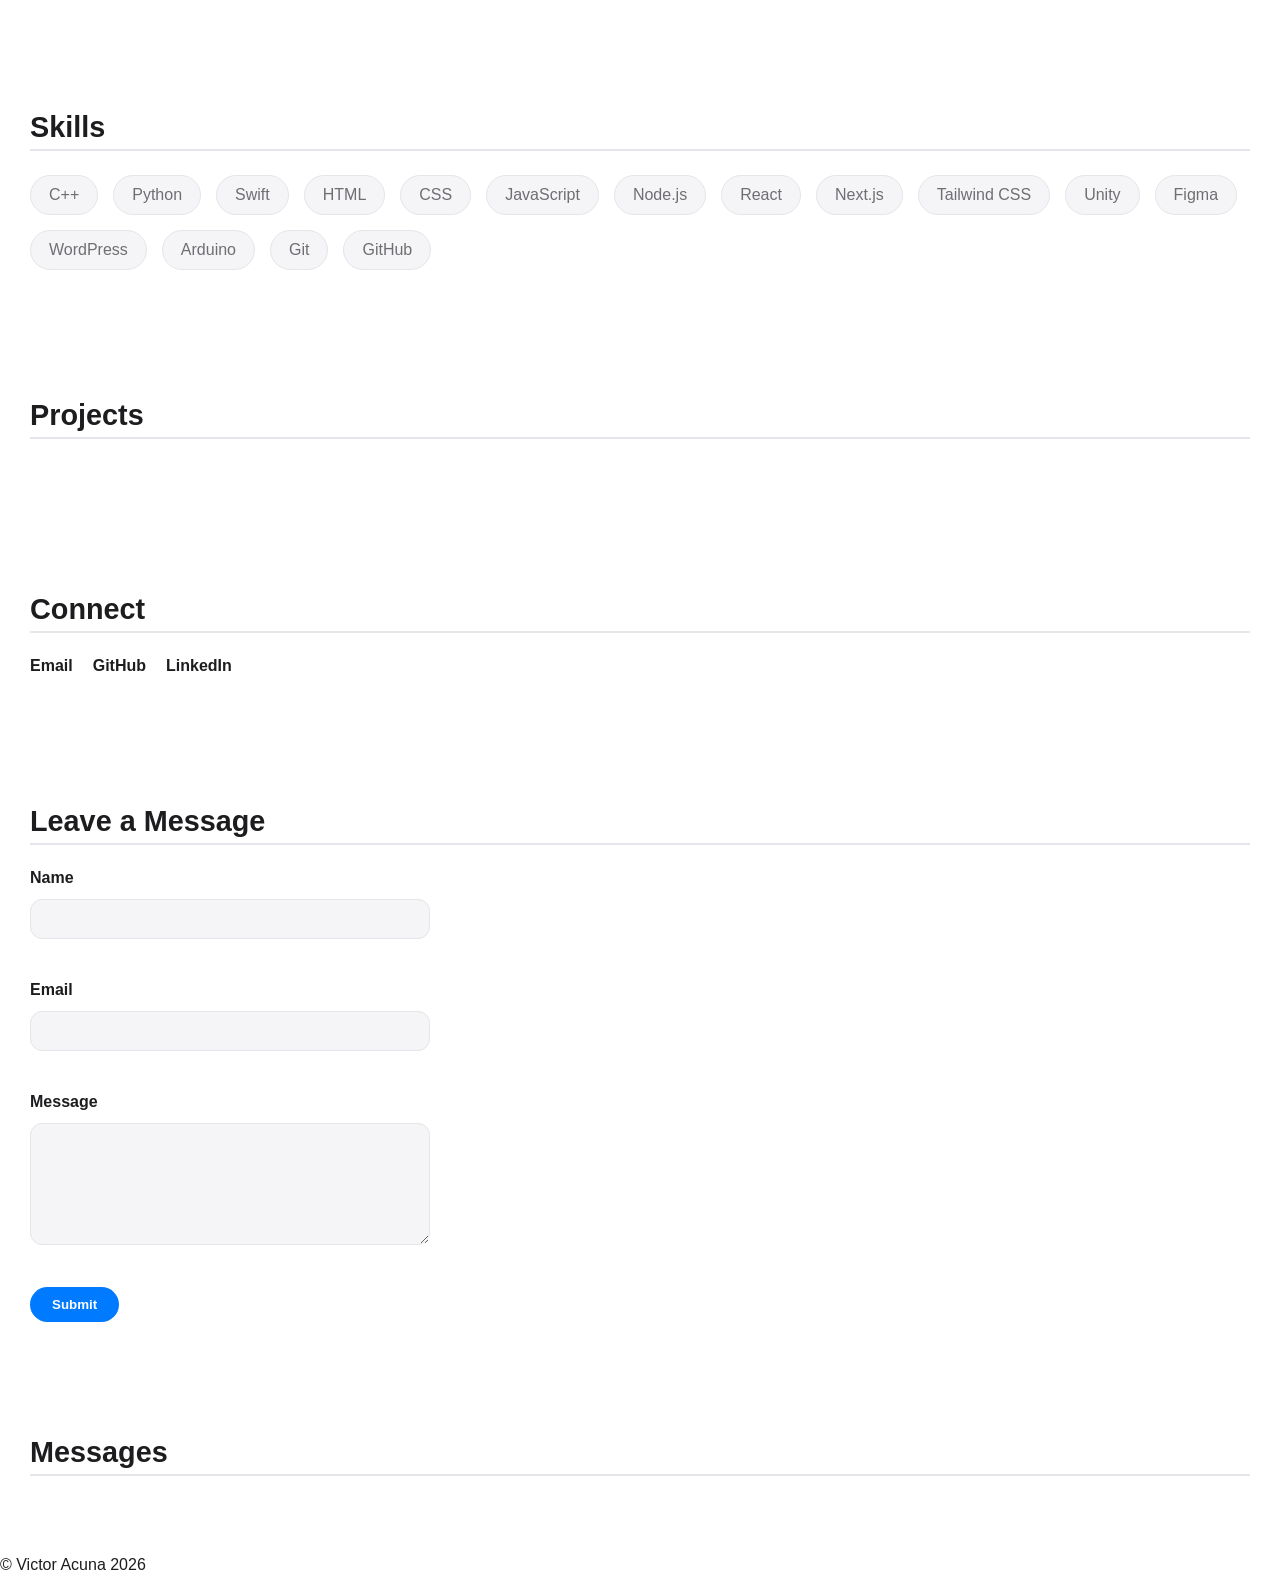
==== commit 35fb228e: "Final project updates" ====
--- a/index.html
+++ b/index.html
@@ -9,6 +9,7 @@
   </head>
 
   <body>
+    <!-- Nav -->
     <nav>
       <a href="#about">About</a>
       <a href="#experience">Experience</a>
@@ -21,14 +22,34 @@
 
     <h1>Victor Acuna</h1>
 
+    <!-- About -->
     <section id="about">
       <h2>About</h2>
-      <p>
-        I'm a UCLA student studying engineering, currently learning web
-        development through Code the Dream.
-      </p>
+      <img src="images/profile.jpg" alt="Victor Acuna" class="profile-photo" />
+
+      <div class="about-content">
+        <ul class="about-details">
+          <li><span>Location</span>Los Angeles, CA</li>
+          <li><span>Education</span>Computer Science</li>
+          <li><span>Focus</span>Front-End Development</li>
+          <li><span>Interests</span>Gaming, Reading, Tech</li>
+        </ul>
+
+        <div class="about-text">
+          <h3>A little more about me</h3>
+          <p>
+            I'm a Computer Science student who enjoys building websites, solving
+            problems, and learning new technologies. I'm interested in creating
+            clean, useful, and user-friendly experiences on the web. Outside of
+            coding, you can usually find me playing video games, reading, or
+            exploring new tech. I'm always looking to improve, learn, and work
+            on projects that make an impact.
+          </p>
+        </div>
+      </div>
     </section>
 
+    <!-- Experience -->
     <section id="experience">
       <h2>Experience</h2>
 
@@ -110,28 +131,31 @@
       </ul>
     </section>
 
+    <!-- Skills: populated by index.js -->
     <section id="skills">
       <h2>Skills</h2>
       <ul></ul>
     </section>
 
+    <!-- Projects: populated via GitHub API in index.js -->
     <section id="projects">
       <h2>Projects</h2>
       <ul></ul>
     </section>
 
+    <!-- Connect -->
     <section id="connect">
       <h2>Connect</h2>
       <ul>
-        <li>
-          <a href="https://github.com/VictorAcuna04">GitHub</a>
-        </li>
+        <li><a href="mailto:victoracuna89@g.ucla.edu">Email</a></li>
+        <li><a href="https://github.com/VictorAcuna04">GitHub</a></li>
         <li>
           <a href="https://www.linkedin.com/in/victor-acuna/">LinkedIn</a>
         </li>
       </ul>
     </section>
 
+    <!-- Leave a Message: form handled by index.js -->
     <section id="leave-a-message">
       <h2>Leave a Message</h2>
       <form name="leave_message">
@@ -149,6 +173,7 @@
       </form>
     </section>
 
+    <!-- Messages: populated by index.js on form submit -->
     <section id="messages">
       <h2>Messages</h2>
       <ul></ul>
--- a/css/index.css
+++ b/css/index.css
@@ -1,27 +1,40 @@
+:root {
+  --background: #ffffff;
+  --card-bg: #f5f5f7;
+  --border: #e5e5ea;
+  --text-primary: #1d1d1f;
+  --text-secondary: #6e6e73;
+  --accent: #007aff;
+}
+
 body {
-  background-color: #1a1a1a;
-  color: #f2f2f2;
-  font-family: "Segoe UI", Arial, sans-serif;
+  background: var(--background);
+  color: var(--text-primary);
+  font-family: -apple-system, BlinkMacSystemFont, "Segoe UI", sans-serif;
   margin: 0;
   padding: 0;
 }
 
 nav {
   display: flex;
+  flex-wrap: wrap;
   gap: 20px;
   padding: 15px 30px;
-  background-color: #0d0d0d;
-  border-bottom: 3px solid #ffd400;
+  background: rgba(255, 255, 255, 0.8);
+  backdrop-filter: blur(10px);
+  border-bottom: 1px solid var(--border);
+  position: sticky;
+  top: 0;
 }
 
 nav a {
-  color: #f2f2f2;
+  color: var(--text-primary);
   text-decoration: none;
-  font-weight: bold;
+  font-weight: 600;
 }
 
 nav a:hover {
-  color: #ffd400;
+  color: var(--accent);
 }
 
 section {
@@ -31,24 +44,88 @@
 
 h1 {
   font-size: 2.5rem;
-  color: #ffd400;
+  font-weight: 700;
+  color: var(--text-primary);
   text-align: center;
-  letter-spacing: 2px;
-  text-shadow: 0 0 8px rgba(255, 212, 0, 0.4);
+  letter-spacing: -0.02em;
 }
 
 h2 {
   font-size: 1.8rem;
   font-weight: 600;
-  color: #ffd400;
-  border-bottom: 2px solid #4b2e83;
+  color: var(--text-primary);
+  border-bottom: 2px solid var(--border);
   padding-bottom: 5px;
 }
 
 #about {
   text-align: center;
-}
-
+  color: var(--text-secondary);
+}
+
+.profile-photo {
+  width: 140px;
+  height: 140px;
+  border-radius: 50%;
+  object-fit: cover;
+  margin: 0 auto 16px;
+  display: block;
+  box-shadow: 0 4px 14px rgba(0, 0, 0, 0.1);
+}
+
+/* About: two-column details + bio */
+.about-content {
+  display: flex;
+  flex-wrap: wrap;
+  gap: 30px;
+  max-width: 700px;
+  margin: 20px auto 0;
+  text-align: left;
+}
+
+.about-details {
+  list-style: none;
+  padding: 0;
+  margin: 0;
+  flex: 1 1 200px;
+  background-color: var(--card-bg);
+  border-radius: 16px;
+  padding: 18px 20px;
+}
+
+.about-details li {
+  display: flex;
+  justify-content: space-between;
+  padding: 8px 0;
+  border-bottom: 1px solid var(--border);
+  font-size: 0.95rem;
+}
+
+.about-details li:last-child {
+  border-bottom: none;
+}
+
+.about-details li span {
+  color: var(--text-secondary);
+  font-weight: 600;
+}
+
+.about-text {
+  flex: 2 1 300px;
+}
+
+.about-text h3 {
+  font-size: 1.1rem;
+  font-weight: 600;
+  color: var(--text-primary);
+  margin-bottom: 8px;
+}
+
+.about-text p {
+  color: var(--text-secondary);
+}
+
+/* Experience: flexbox layout */
 #experience ul {
   list-style: none;
   padding: 0;
@@ -57,21 +134,21 @@
 #experience li {
   display: flex;
   flex-direction: column;
-  background-color: #262626;
-  border-left: 4px solid #ffd400;
-  border-radius: 8px;
+  background-color: var(--card-bg);
+  border-radius: 16px;
   padding: 15px 20px;
   margin-bottom: 15px;
-  box-shadow: 0 2px 5px rgba(0, 0, 0, 0.4);
+  box-shadow: 0 4px 14px rgba(0, 0, 0, 0.06);
 }
 
 .job-header {
   display: flex;
   justify-content: space-between;
-  font-weight: bold;
-  color: #ffd400;
-}
-
+  font-weight: 600;
+  color: var(--text-primary);
+}
+
+/* Skills: flexbox layout */
 #skills ul {
   display: flex;
   flex-wrap: wrap;
@@ -81,12 +158,15 @@
 }
 
 #skills li {
-  background-color: #262626;
-  border: 2px solid #ffd400;
-  border-radius: 8px;
-  padding: 10px 15px;
-}
-
+  background-color: var(--card-bg);
+  border: 1px solid var(--border);
+  border-radius: 999px;
+  padding: 10px 18px;
+  color: var(--text-secondary);
+  font-weight: 500;
+}
+
+/* Projects: flexbox layout */
 #projects ul {
   display: flex;
   flex-wrap: wrap;
@@ -96,12 +176,13 @@
 }
 
 #projects li {
-  background-color: #262626;
-  border: 2px solid #4b2e83;
-  border-radius: 8px;
-  padding: 10px 15px;
-}
-
+  background-color: var(--card-bg);
+  border-radius: 16px;
+  padding: 14px 18px;
+  box-shadow: 0 4px 14px rgba(0, 0, 0, 0.06);
+}
+
+/* Connect: flexbox layout */
 #connect ul {
   display: flex;
   gap: 20px;
@@ -110,15 +191,16 @@
 }
 
 #connect a {
-  color: #f2f2f2;
+  color: var(--text-primary);
   text-decoration: none;
-  font-weight: bold;
+  font-weight: 600;
 }
 
 #connect a:hover {
-  color: #ffd400;
-}
-
+  color: var(--accent);
+}
+
+/* Leave a Message: form styling */
 #leave-a-message form {
   display: flex;
   flex-direction: column;
@@ -127,17 +209,17 @@
 }
 
 #leave-a-message label {
-  font-weight: bold;
-  color: #f2f2f2;
+  font-weight: 600;
+  color: var(--text-primary);
 }
 
 #leave-a-message input,
 #leave-a-message textarea {
-  background-color: #262626;
-  color: #f2f2f2;
-  border: 2px solid #ffd400;
-  border-radius: 8px;
-  padding: 10px 12px;
+  background-color: var(--card-bg);
+  color: var(--text-primary);
+  border: 1px solid var(--border);
+  border-radius: 12px;
+  padding: 10px 14px;
   font-family: inherit;
   font-size: 1rem;
 }
@@ -149,20 +231,20 @@
 
 #leave-a-message button {
   align-self: flex-start;
-  background-color: #ffd400;
-  color: #1a1a1a;
+  background: var(--accent);
+  color: #fff;
   border: none;
-  border-radius: 8px;
-  padding: 10px 20px;
-  font-weight: bold;
+  border-radius: 999px;
+  padding: 10px 22px;
+  font-weight: 600;
   cursor: pointer;
 }
 
 #leave-a-message button:hover {
-  background-color: #4b2e83;
-  color: #f2f2f2;
-}
-
+  background: #005ecb;
+}
+
+/* Messages: list of submitted entries */
 #messages ul {
   list-style: none;
   padding: 0;
@@ -172,34 +254,33 @@
   display: flex;
   align-items: center;
   gap: 12px;
-  background-color: #262626;
-  border-left: 4px solid #ffd400;
-  border-radius: 8px;
-  padding: 12px 15px;
+  background-color: var(--card-bg);
+  border-radius: 16px;
+  padding: 12px 18px;
   margin-bottom: 10px;
 }
 
 #messages li a {
-  color: #ffd400;
-  font-weight: bold;
+  color: var(--accent);
+  font-weight: 600;
   text-decoration: none;
 }
 
 #messages li button {
   margin-left: auto;
-  background-color: #4b2e83;
-  color: #f2f2f2;
+  background-color: #e5e5ea;
+  color: var(--text-primary);
   border: none;
-  border-radius: 6px;
-  padding: 6px 12px;
+  border-radius: 999px;
+  padding: 6px 14px;
   cursor: pointer;
 }
 
 #messages li button:hover {
-  background-color: #ffd400;
-  color: #1a1a1a;
-}
-
+  background-color: #d1d1d6;
+}
+
+/* Mobile: larger touch targets on the message form */
 @media (max-width: 600px) {
   #leave-a-message input,
   #leave-a-message textarea,
